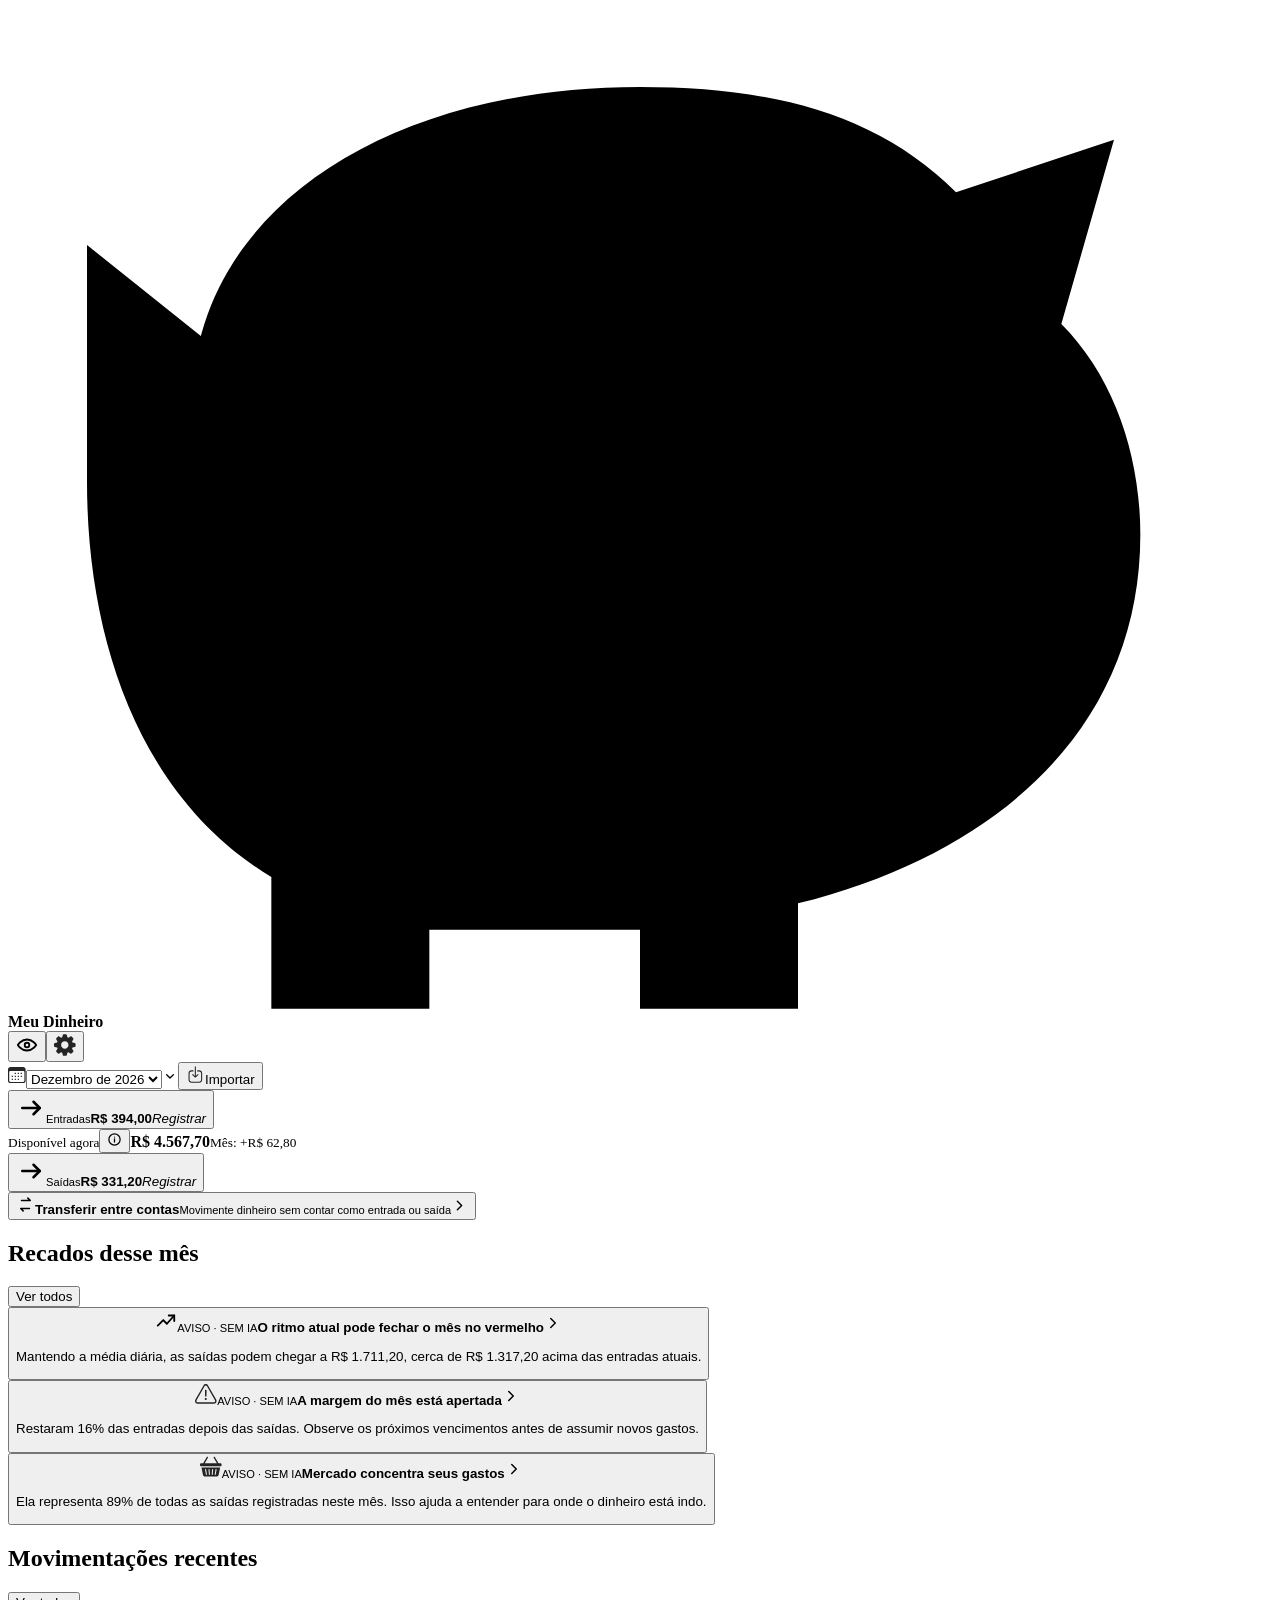
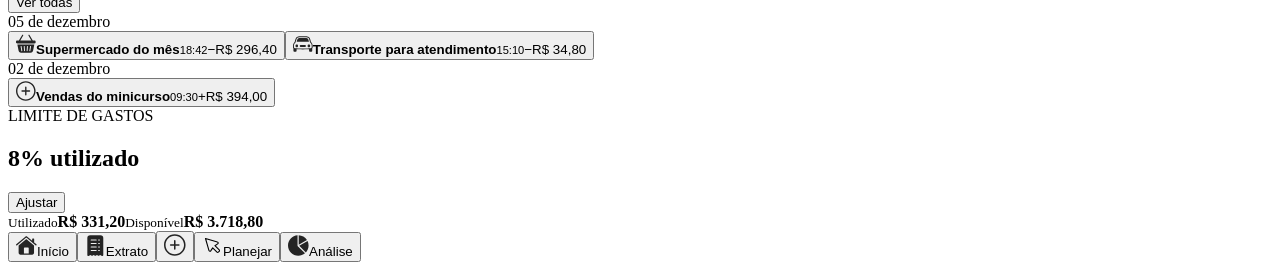
==== index.html @ c22c85fb "Atualizar site publicado" ====
<!doctype html>
<html lang="pt-BR">
  <head>
    <meta charset="UTF-8" />
    <meta name="app-environment" content="official" />
    <meta name="app-release" content="1.1.6" />
    <meta name="viewport" content="width=device-width, initial-scale=1, viewport-fit=cover" />
    <meta name="theme-color" content="#f6f7f4" />
    <meta name="apple-mobile-web-app-capable" content="yes" />
    <meta name="apple-mobile-web-app-status-bar-style" content="default" />
    <meta name="apple-mobile-web-app-title" content="Meu Dinheiro" />
    <meta name="description" content="Controle financeiro local, inteligente e simples." />
    <link rel="manifest" href="./manifest.webmanifest" />
    <link rel="icon" href="./apple-touch-icon.png" type="image/png" sizes="512x512" />
    <link rel="apple-touch-icon" href="./icons/apple-touch-icon.png" />
    <title>Meu Dinheiro Inteligente</title>
    <script type="module" crossorigin src="./assets/index-BILPSsCY.js"></script>
    <link rel="stylesheet" crossorigin href="./assets/index-BVjSN_JA.css">
      <script>window.APP_RELEASE='1.1.6';window.APP_ENVIRONMENT='official';</script>
  
<style data-md-resilient-boot>
#mdBootFallback{position:fixed;inset:0;z-index:2147482000;display:grid;place-items:center;padding:calc(22px + env(safe-area-inset-top)) 18px calc(22px + env(safe-area-inset-bottom));background:#f6f7f4;color:#101412;font-family:-apple-system,BlinkMacSystemFont,"SF Pro Text",sans-serif}
#mdBootCard{width:min(100%,390px);padding:20px;border-radius:24px;background:rgba(255,255,255,.96);box-shadow:0 12px 36px rgba(0,0,0,.08);border:1px solid #e7ece8}
#mdBootCard h1{font-size:23px;margin:0 0 5px}#mdBootRelease{font-size:11px;font-weight:800;letter-spacing:.06em;color:var(--md-boot-accent,#168753);margin:0 0 15px}
#mdBootSteps{display:grid;gap:8px}.mdBootStep{display:grid;grid-template-columns:13px 1fr auto;gap:9px;align-items:center;font-size:12px;color:#6e7771}.mdBootDot{width:9px;height:9px;border-radius:50%;background:#c9d0cb}.mdBootStep.ok .mdBootDot{background:#34c759}.mdBootStep.warn .mdBootDot{background:#ff9f0a}.mdBootStep.bad .mdBootDot{background:#ff3b30}.mdBootStep b{font-size:11px;color:#8a928d;font-weight:700}
#mdBootMessage{margin:14px 0 0;font-size:12px;line-height:1.45;color:#717a74}.mdBootActions{display:none;grid-template-columns:1fr 1fr;gap:8px;margin-top:14px}.mdBootActions.show{display:grid}.mdBootActions a{text-decoration:none;text-align:center;padding:11px;border-radius:12px;background:#eaf2ee;color:#174d38;font-size:12px;font-weight:750}.mdBootActions a:last-child{background:#eaf2ff;color:#2467d8}
@media(prefers-color-scheme:dark){#mdBootFallback{background:#111411;color:#f7f8f7}#mdBootCard{background:#1c201d;border-color:#2b302c;box-shadow:none}.mdBootStep,#mdBootMessage{color:#a4aba6}.mdBootActions a{background:#25332b;color:#bfe9cf}.mdBootActions a:last-child{background:#182a46;color:#9ec0ff}}
</style>
<style data-hide-demo-notice>.header-demo-info{display:none!important}</style>
</head>
  <body>
<div id="mdBootFallback" style="--md-boot-accent:#168753">
  <section id="mdBootCard" role="status" aria-live="polite">
    <h1>Meu Dinheiro</h1>
    <p id="mdBootRelease">OFICIAL · 1.1.6</p>
    <div id="mdBootSteps">
      <div class="mdBootStep ok" data-step="html"><span class="mdBootDot"></span><span>Tela inicial</span><b>OK</b></div>
      <div class="mdBootStep" data-step="runtime"><span class="mdBootDot"></span><span>Ambiente web</span><b>verificando</b></div>
      <div class="mdBootStep" data-step="storage"><span class="mdBootDot"></span><span>Dados locais</span><b>verificando</b></div>
      <div class="mdBootStep" data-step="engine"><span class="mdBootDot"></span><span>Motor do app</span><b>carregando</b></div>
      <div class="mdBootStep" data-step="patches"><span class="mdBootDot"></span><span>Correções finais</span><b>aguardando</b></div>
      <div class="mdBootStep" data-step="functional"><span class="mdBootDot"></span><span>Interface funcional</span><b>aguardando</b></div>
    </div>
    <p id="mdBootMessage">Abrindo a interface sem depender da limpeza de cache.</p>
    <div class="mdBootActions" id="mdBootActions">
      <a href="./safe.html">Modo seguro</a>
      <a href="./menu.html">Menu principal</a>
    </div>
  </section>
</div>
    <div id="root"></div>
  <script data-md-resilient-boot-script>
(() => {
  const RELEASE = '1.1.6';
  const CACHE_PREFIXES = ["meu-dinheiro-oficial-", "meu-dinheiro-inteligente-v"];
  const TIMEOUT = 1800;
  const boot = document.getElementById("mdBootFallback");
  const message = document.getElementById("mdBootMessage");
  const actions = document.getElementById("mdBootActions");
  const started = performance.now();

  const step = (name, state, label) => {
    const row = document.querySelector(`[data-step="${name}"]`);
    if (!row) return;
    row.classList.remove("ok", "warn", "bad");
    if (state) row.classList.add(state);
    const b = row.querySelector("b");
    if (b && label) b.textContent = label;
  };

  const withTimeout = (promise, ms) => Promise.race([
    Promise.resolve(promise).then((value) => ({ value })).catch((error) => ({ error })),
    new Promise((resolve) => setTimeout(() => resolve({ timedOut: true }), ms))
  ]);

  async function cleanRuntime() {
    let registrations = 0;
    let cachesRemoved = 0;
    try {
      if ("serviceWorker" in navigator) {
        const regs = await navigator.serviceWorker.getRegistrations();
        const ownScope = new URL("./", location.href).href;
        const own = regs.filter((reg) => reg.scope === ownScope);
        registrations = own.length;
        await Promise.allSettled(own.map((reg) => reg.unregister()));
      }
    } catch (_) {}

    try {
      if ("caches" in window) {
        const keys = await caches.keys();
        const own = keys.filter((key) => CACHE_PREFIXES.some((prefix) => key.startsWith(prefix)));
        const results = await Promise.allSettled(own.map((key) => caches.delete(key)));
        cachesRemoved = results.filter((result) => result.status === "fulfilled" && result.value).length;
      }
    } catch (_) {}
    return { registrations, cachesRemoved };
  }

  withTimeout(cleanRuntime(), TIMEOUT).then((result) => {
    if (result.timedOut) {
      step("runtime", "warn", "em segundo plano");
      message.textContent = "O Safari demorou para encerrar um componente antigo. O app continua abrindo normalmente.";
      return;
    }
    if (result.error) {
      step("runtime", "warn", "aviso");
      return;
    }
    step("runtime", "ok", "limpo");
  });

  try {
    localStorage.setItem("md-storage-test", "1");
    localStorage.removeItem("md-storage-test");
    if (!("indexedDB" in window)) throw new Error("IndexedDB indisponível");
    step("storage", "ok", "disponível");
  } catch (_) {
    step("storage", "warn", "limitado");
  }

  const fail = (error) => {
    if (!boot || boot.hidden) return;
    step("engine", "bad", "erro");
    message.textContent = "A interface principal encontrou um erro. Seus dados não foram apagados; use o Modo Seguro ou o Menu Principal.";
    actions?.classList.add("show");
    try { sessionStorage.setItem("md-last-boot-error", String(error?.stack || error || "erro desconhecido")); } catch (_) {}
  };

  window.addEventListener("error", (event) => fail(event.error || event.message));
  window.addEventListener("unhandledrejection", (event) => fail(event.reason));

  let ticks = 0;
  const timer = setInterval(() => {
    ticks += 1;
    const shell = document.querySelector(".app-shell");
    const nav = document.querySelector(".bottom-nav");
    const add = document.querySelector(".add-button");
    const splash = document.querySelector(".splash");

    if (splash) step("engine", "ok", "iniciado");
    if (shell) step("engine", "ok", "OK");
    if (shell && nav) step("patches", "ok", "OK");

    if (shell && nav && add) {
      step("functional", "ok", Math.round(performance.now() - started) + " ms");
      clearInterval(timer);
      if (boot) {
        boot.style.transition = "opacity .18s ease";
        boot.style.opacity = "0";
        setTimeout(() => boot.remove(), 190);
      }
      return;
    }

    if (ticks >= 54) {
      clearInterval(timer);
      step("functional", "warn", "diagnóstico");
      message.textContent = "A interface está demorando mais que o normal. Você pode abrir o Modo Seguro sem apagar seus registros.";
      actions?.classList.add("show");
    }
  }, 150);
})();
</script>
</body>
</html>
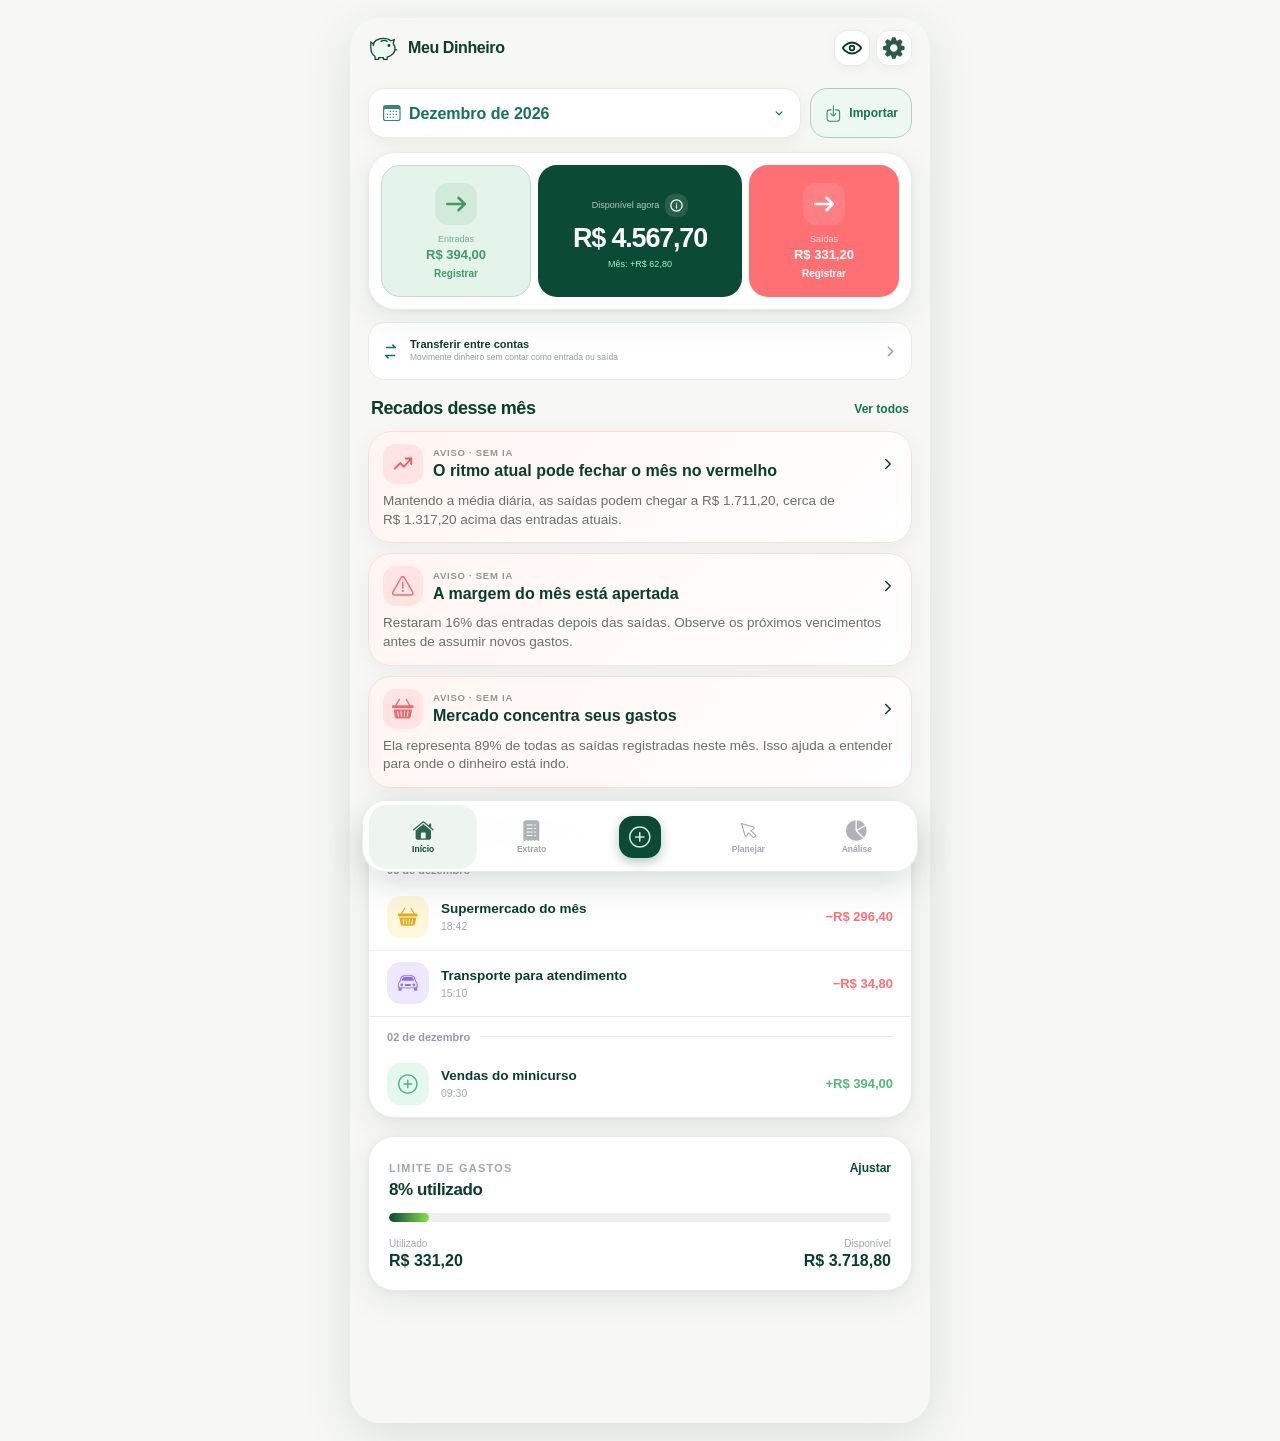
==== commit 8a576adb: "Atualizar site publicado" ====
--- a/index.html
+++ b/index.html
@@ -3,7 +3,7 @@
   <head>
     <meta charset="UTF-8" />
     <meta name="app-environment" content="official" />
-    <meta name="app-release" content="1.1.6" />
+    <meta name="app-release" content="1.1.7" />
     <meta name="viewport" content="width=device-width, initial-scale=1, viewport-fit=cover" />
     <meta name="theme-color" content="#f6f7f4" />
     <meta name="apple-mobile-web-app-capable" content="yes" />
@@ -14,9 +14,9 @@
     <link rel="icon" href="./apple-touch-icon.png" type="image/png" sizes="512x512" />
     <link rel="apple-touch-icon" href="./icons/apple-touch-icon.png" />
     <title>Meu Dinheiro Inteligente</title>
-    <script type="module" crossorigin src="./assets/index-BILPSsCY.js"></script>
-    <link rel="stylesheet" crossorigin href="./assets/index-BVjSN_JA.css">
-      <script>window.APP_RELEASE='1.1.6';window.APP_ENVIRONMENT='official';</script>
+    <script type="module" crossorigin src="./assets/index-C5zVoltb.js"></script>
+    <link rel="stylesheet" crossorigin href="./assets/index-CRVaehNX.css">
+      <script>window.APP_RELEASE='1.1.7';window.APP_ENVIRONMENT='official';</script>
   
 <style data-md-resilient-boot>
 #mdBootFallback{position:fixed;inset:0;z-index:2147482000;display:grid;place-items:center;padding:calc(22px + env(safe-area-inset-top)) 18px calc(22px + env(safe-area-inset-bottom));background:#f6f7f4;color:#101412;font-family:-apple-system,BlinkMacSystemFont,"SF Pro Text",sans-serif}
@@ -32,7 +32,7 @@
 <div id="mdBootFallback" style="--md-boot-accent:#168753">
   <section id="mdBootCard" role="status" aria-live="polite">
     <h1>Meu Dinheiro</h1>
-    <p id="mdBootRelease">OFICIAL · 1.1.6</p>
+    <p id="mdBootRelease">OFICIAL · 1.1.7</p>
     <div id="mdBootSteps">
       <div class="mdBootStep ok" data-step="html"><span class="mdBootDot"></span><span>Tela inicial</span><b>OK</b></div>
       <div class="mdBootStep" data-step="runtime"><span class="mdBootDot"></span><span>Ambiente web</span><b>verificando</b></div>
@@ -51,7 +51,7 @@
     <div id="root"></div>
   <script data-md-resilient-boot-script>
 (() => {
-  const RELEASE = '1.1.6';
+  const RELEASE = '1.1.7';
   const CACHE_PREFIXES = ["meu-dinheiro-oficial-", "meu-dinheiro-inteligente-v"];
   const TIMEOUT = 1800;
   const boot = document.getElementById("mdBootFallback");
--- a/assets/index-CRVaehNX.css
+++ b/assets/index-CRVaehNX.css
@@ -0,0 +1 @@
+:root{font-family:-apple-system,BlinkMacSystemFont,SF Pro Display,Segoe UI,sans-serif;color:#0b3d2c;background:#f7f8f6;font-synthesis:none;--green: #0b4a34;--green-2: #157452;--mint: #dff8e8;--lime: #89dd50;--income-color: #55b87a;--expense-color: #ff7075;--coral: var(--expense-color);--coral-soft: #fff0f0;--ink: #0b3d2c;--muted: #9299a8;--line: #e8ebe8;--page: #f7f8f6;--page-outer: #eef1ed;--surface: #fff;--surface-soft: #eff1ef;--surface-tint: #f4f7f4;--input-border: #dfe4df;--header: rgba(247, 248, 246, .9);--nav: rgba(255, 255, 255, .94);--sheet: #f9faf8;--track: #edf0ed;--overlay: rgba(6, 28, 20, .42);--shadow: 0 10px 34px rgba(26, 55, 43, .08), 0 2px 8px rgba(26, 55, 43, .05)}:root[data-theme=dark]{color:#e8f0eb;background:#090d0b;--ink: #e8f0eb;--muted: #98a49d;--line: #2b3730;--page: #101713;--page-outer: #090d0b;--surface: #18221c;--surface-soft: #202b24;--surface-tint: #1d2821;--input-border: #354239;--header: rgba(16, 23, 19, .9);--nav: rgba(24, 34, 28, .95);--sheet: #121a15;--track: #2a352e;--overlay: rgba(0, 0, 0, .64);--green-2: #72d39f;--shadow: 0 12px 38px rgba(0, 0, 0, .28), 0 2px 9px rgba(0, 0, 0, .22)}*{box-sizing:border-box}html{background:var(--page-outer)}body{margin:0;min-width:320px;min-height:100vh;background:var(--page);color:var(--ink);-webkit-font-smoothing:antialiased}body.modal-open{overflow:hidden}button,input,select,textarea{font:inherit}button{color:inherit}button,select{-webkit-tap-highlight-color:transparent}button:focus-visible,input:focus-visible,select:focus-visible,textarea:focus-visible{outline:3px solid rgba(21,116,82,.2);outline-offset:2px}.app-shell{width:min(100%,580px);min-height:100vh;margin:0 auto;background:var(--page);padding-bottom:104px;position:relative}.app-header{height:58px;padding:max(7px,env(safe-area-inset-top)) 18px 6px;display:flex;align-items:center;justify-content:space-between;position:relative;z-index:20;background:var(--page)}.brand{display:flex;align-items:center;gap:10px}.brand strong{font-size:16px;letter-spacing:-.4px}.brand-mark{width:30px;height:29px;display:grid;place-items:center;color:var(--green)}.brand-mark svg{width:29px;height:26px;fill:#eef9f0;stroke:currentColor;stroke-width:2.1;stroke-linecap:round;stroke-linejoin:round}.header-actions{display:flex;gap:6px}.icon-button{width:36px;height:36px;border:1px solid var(--line);border-radius:13px;display:grid;place-items:center;background:var(--surface);box-shadow:0 3px 12px #1835290d;cursor:pointer}.header-demo-info{width:30px;height:30px;position:absolute;left:50%;bottom:-15px;transform:translate(-50%);border:1px solid var(--line);border-radius:50%;background:var(--surface);color:var(--green-2);box-shadow:0 5px 14px #1835291c;display:grid;place-items:center;cursor:pointer}.page{padding:12px 18px 10px;animation:enter .24s ease both}@keyframes enter{0%{opacity:0;transform:translateY(5px)}}.page-title h1{margin:4px 0 0;font-size:clamp(25px,7vw,32px);line-height:1.12;letter-spacing:-1.15px}.demo-banner{background:#edf7f0;color:#4b6c5d;border:1px solid #d9ebdf;padding:11px 12px;border-radius:14px;display:flex;gap:8px;align-items:flex-start;font-size:12px;line-height:1.42;margin-bottom:16px}.segmented{display:grid;grid-template-columns:repeat(2,1fr);gap:5px;padding:5px;background:var(--surface-soft);border-radius:20px;margin-bottom:15px}.segmented button{border:0;min-height:48px;border-radius:16px;background:transparent;display:flex;align-items:center;justify-content:center;gap:7px;color:#9a9fab;font-weight:700;cursor:pointer}.segmented button.active{color:var(--green-2);background:var(--surface);box-shadow:0 3px 11px #1531251a}.segmented.compact{grid-template-columns:repeat(3,1fr);border-radius:16px}.segmented.compact button{min-height:40px;border-radius:12px;font-size:13px}.segmented .expense-tab.active{color:var(--expense-color)}.segmented .income-tab.active{color:var(--income-color)}.month-picker{width:max-content;max-width:100%;min-height:50px;margin:0 0 16px;padding:0 14px;background:var(--surface);border:1px solid var(--line);border-radius:17px;box-shadow:0 5px 18px #162f250f;display:flex;align-items:center;gap:8px;color:var(--green-2)}.month-picker select{border:0;background:transparent;color:inherit;font-weight:700;min-width:130px;appearance:none;outline:none}.home-toolbar{display:flex;align-items:stretch;gap:9px;margin-bottom:14px}.home-toolbar .month-picker{min-width:0;flex:1;margin:0}.home-toolbar .month-picker select{min-width:0;width:100%}.home-import-button{min-height:50px;padding:0 13px;border:1px solid color-mix(in srgb,var(--green-2) 25%,var(--line));border-radius:17px;background:color-mix(in srgb,var(--income-color) 10%,var(--surface));color:var(--green-2);display:flex;align-items:center;justify-content:center;gap:6px;font-size:12px;font-weight:800;cursor:pointer}.eyebrow{color:#a0a6b2;letter-spacing:1.25px;font-size:11px;font-weight:800}.monthly-overview-card{background:var(--surface);border:1px solid var(--line);border-radius:27px;box-shadow:var(--shadow);padding:12px;margin-bottom:12px;position:relative;overflow:hidden}.monthly-overview-heading{display:flex;justify-content:center;align-items:center;position:relative;padding:0 5px 12px;text-align:center}.monthly-overview-heading h2{margin:5px 0 0;font-size:17px;letter-spacing:-.4px}.available-icon{width:48px;height:48px;border-radius:16px;display:grid;place-items:center;color:var(--green-2);background:color-mix(in srgb,var(--income-color) 13%,var(--surface))}.available-value{display:grid;gap:5px;margin:23px 0 20px;position:relative}.available-value small{color:var(--muted);font-size:12px}.available-label{display:flex;align-items:center;gap:6px}.available-label button{width:25px;height:25px;border:0;border-radius:9px;background:var(--surface-tint);color:var(--green-2);display:grid;place-items:center;padding:0;cursor:pointer}.available-value strong{font-size:clamp(35px,10vw,47px);line-height:1;letter-spacing:-2.2px;color:var(--ink);white-space:nowrap}.available-value strong.negative{color:var(--expense-color)}.monthly-overview-grid{display:grid;grid-template-columns:repeat(3,minmax(0,1fr));gap:7px;padding-top:17px;border-top:1px solid var(--line)}.monthly-overview-grid span{min-width:0;display:grid;gap:5px}.monthly-overview-grid span:nth-child(2){text-align:center}.monthly-overview-grid span:last-child{text-align:right}.monthly-overview-grid small{color:var(--muted);font-size:9.5px}.monthly-overview-grid strong{font-size:12px;white-space:nowrap;overflow:hidden;text-overflow:ellipsis}.monthly-overview-grid strong.income{color:var(--income-color)}.monthly-overview-grid strong.expense{color:var(--expense-color)}.available-note{display:flex;align-items:flex-start;gap:6px;margin:16px 0 0;padding:10px 11px;border-radius:13px;background:var(--surface-tint);color:var(--muted);font-size:10.5px;line-height:1.35}.available-note svg{flex:0 0 auto;margin-top:1px}.money-flow{display:grid;grid-template-columns:minmax(0,.92fr) minmax(0,1.25fr) minmax(0,.92fr);align-items:stretch;gap:7px}.flow-action,.flow-balance{min-width:0;min-height:132px;border-radius:19px;padding:11px 8px}.flow-action{border:1px solid var(--line);display:flex;flex-direction:column;align-items:center;justify-content:center;text-align:center;cursor:pointer;overflow:hidden}.flow-action.income{color:color-mix(in srgb,var(--income-color) 76%,#063724);background:color-mix(in srgb,var(--income-color) 16%,var(--surface));border-color:color-mix(in srgb,var(--income-color) 28%,var(--line))}.flow-action.expense{color:#fff;background:var(--expense-color);border-color:transparent}.flow-arrow{width:42px;height:42px;margin-bottom:9px;border-radius:13px;display:grid;place-items:center;background:color-mix(in srgb,currentColor 11%,transparent)}.flow-action small{font-size:9px;opacity:.72}.flow-action strong{width:100%;margin-top:3px;font-size:clamp(10px,3vw,13px);white-space:nowrap;overflow:hidden;text-overflow:ellipsis}.flow-action em{margin-top:6px;font-size:10px;font-style:normal;font-weight:850}.flow-balance{background:var(--green);color:#fff;display:flex;flex-direction:column;justify-content:center;align-items:center;text-align:center}.flow-balance .available-label{justify-content:center}.flow-balance .available-label small{color:#ffffffb3;font-size:9px}.flow-balance .available-label button{width:23px;height:23px;color:#fff;background:#ffffff1f}.flow-balance>strong{display:block;max-width:100%;margin:8px 0 7px;font-size:clamp(18px,5.5vw,27px);line-height:1;letter-spacing:-1.2px;white-space:nowrap;overflow:hidden;text-overflow:ellipsis}.flow-balance>strong.negative{color:#ffaaa8}.flow-result{max-width:100%;color:#ffffffb8;font-size:9px;white-space:nowrap;overflow:hidden;text-overflow:ellipsis}.flow-result.income{color:#a8efc8}.flow-result.expense{color:#ffaaa8}.pending-review-card{width:100%;min-height:78px;border:1px solid color-mix(in srgb,var(--expense-color) 24%,var(--line));border-radius:20px;background:color-mix(in srgb,var(--expense-color) 7%,var(--surface));padding:13px 14px;margin:0 0 18px;display:grid;grid-template-columns:auto minmax(0,1fr) auto;align-items:center;gap:11px;text-align:left;cursor:pointer}.pending-review-icon{width:42px;height:42px;border-radius:14px;display:grid;place-items:center;color:color-mix(in srgb,var(--expense-color) 76%,#8a542f);background:color-mix(in srgb,var(--expense-color) 13%,var(--surface))}.pending-review-card>span:nth-child(2){display:grid;gap:4px;min-width:0}.pending-review-card strong{font-size:12px}.pending-review-card small{color:var(--muted);font-size:9.5px;line-height:1.35}.pending-review-card>span:last-child{display:flex;align-items:center;gap:2px;color:var(--green-2);font-size:10px;font-weight:800}.positive-pill,.warning-pill,.neutral-pill{display:inline-flex;align-items:center;gap:3px;padding:6px 10px;border-radius:999px;font-weight:800;color:#21844f;background:#dcf9e5}.warning-pill{color:#d9575e;background:#fff0f0}.neutral-pill{color:#68746e;background:#eef1ee}.transfer-shortcut{width:100%;min-height:58px;margin:0 0 16px;padding:9px 12px;border:1px solid var(--line);border-radius:17px;background:var(--surface);display:grid;grid-template-columns:auto minmax(0,1fr) auto;align-items:center;gap:10px;text-align:left;cursor:pointer}.transfer-shortcut>svg:first-child{color:var(--green-2)}.transfer-shortcut>span{display:grid;gap:2px}.transfer-shortcut strong{font-size:11px}.transfer-shortcut small{color:var(--muted);font-size:8.5px;line-height:1.3}.transfer-shortcut>svg:last-child{color:var(--muted)}.quick-grid{display:grid;grid-template-columns:repeat(2,1fr);gap:12px;margin-bottom:18px}.quick-card{min-height:138px;border:1px solid var(--line);border-radius:24px;background:var(--surface);box-shadow:0 8px 28px #1531250f;padding:19px;display:flex;flex-direction:column;align-items:flex-start;justify-content:flex-end;text-align:left;cursor:pointer}.quick-card svg{margin-bottom:14px}.quick-card strong{font-size:18px;line-height:1.15;letter-spacing:-.4px}.quick-card small{font-size:10px;color:var(--muted);margin-top:5px}.quick-card.expense{background:var(--expense-color);color:#fff;border-color:transparent}.quick-card.income{background:color-mix(in srgb,var(--income-color) 26%,var(--surface));color:color-mix(in srgb,var(--income-color) 68%,#082f20);border-color:color-mix(in srgb,var(--income-color) 35%,var(--line))}.home-diagnostics{margin-bottom:18px}.home-diagnostics-heading{padding:2px 3px 11px;display:flex;justify-content:space-between;align-items:center;gap:12px}.home-diagnostics-heading h2{margin:0;font-size:18px;line-height:1.2;letter-spacing:-.45px}.home-diagnostics-heading button{border:0;background:none;color:var(--green-2);font-size:12px;font-weight:750;padding:4px 0;cursor:pointer}.diagnostic-card-stack{display:grid;gap:10px}.diagnostic-card{width:100%;border:1px solid #dfe8df;background:linear-gradient(135deg,#f7fff7,#fff);border-radius:23px;padding:12px 14px 13px;box-shadow:0 7px 24px #1531250d;display:grid;gap:8px;text-align:left;cursor:pointer}.diagnostic-card.warning{background:linear-gradient(135deg,#fff5f2,#fff);border-color:#f6dfda}.diagnostic-card.neutral{background:linear-gradient(135deg,#f5f8fb,#fff);border-color:#e2e8ec}.diagnostic-topline{min-width:0;display:grid;grid-template-columns:auto minmax(0,1fr) auto;align-items:center;gap:10px}.diagnostic-title{min-width:0;display:grid;align-content:center}.diagnostic-icon{width:40px;height:40px;border-radius:13px;display:grid;place-items:center;background:#ddf6e5;color:var(--green-2)}.diagnostic-icon svg{width:22px;height:22px}.diagnostic-card.warning .diagnostic-icon{color:#df5b5e;background:#ffe4e3}.diagnostic-card.neutral .diagnostic-icon{color:#667783;background:#e8eef2}.diagnostic-card small{font-size:9.5px;letter-spacing:.75px;color:#8d9890;font-weight:800}.diagnostic-card strong{font-size:16px;display:block;margin-top:3px;line-height:1.2}.diagnostic-card p{font-size:13.5px;line-height:1.38;color:#667169;margin:0}.list-card,.budget-card,.chart-card,.diagnostics-section{background:var(--surface);border:1px solid var(--line);border-radius:26px;box-shadow:var(--shadow);margin-bottom:18px;overflow:hidden}.section-heading{padding:21px 20px 13px;display:flex;justify-content:space-between;align-items:flex-start;gap:12px}.section-heading h2{margin:4px 0 0;font-size:17px;letter-spacing:-.4px}.section-heading>button{border:0;background:none;color:var(--green);font-weight:700;font-size:12px;padding:3px 0;cursor:pointer}.recent-list .section-heading{padding:16px 18px 7px;align-items:center}.recent-list .section-heading h2{margin:0}.recent-list .transaction-row:first-of-type{padding-top:8px}.transaction-row{width:100%;min-height:76px;border:0;border-top:1px solid var(--line);background:transparent;display:grid;grid-template-columns:auto minmax(0,1fr) auto;align-items:center;gap:12px;padding:12px 18px;text-align:left;cursor:pointer}.transaction-row:first-of-type{border-top:0}.transaction-date-group+.transaction-date-group{border-top:1px solid var(--line)}.transaction-date-divider{min-height:34px;padding:10px 18px 4px;display:flex;align-items:center;gap:10px;color:var(--muted)}.transaction-date-divider:after{content:"";height:1px;flex:1;background:var(--line)}.transaction-date-divider span{flex:0 0 auto;font-size:11px;font-weight:800;text-transform:lowercase}.transaction-date-divider span:first-letter{text-transform:uppercase}.transaction-date-group .transaction-row{border-top:0;min-height:66px;padding-top:8px;padding-bottom:8px}.transaction-date-group .transaction-row+.transaction-row{border-top:1px solid color-mix(in srgb,var(--line) 72%,transparent)}.category-icon,.account-icon{width:42px;height:42px;border-radius:14px;display:grid;place-items:center;flex:0 0 auto;background:#eef2ef;color:#66736d}.transaction-copy{min-width:0;display:grid}.transaction-title-line{min-width:0;display:flex;align-items:center;gap:6px}.transaction-title-line>strong{min-width:0}.transaction-copy strong{font-size:13.5px;white-space:nowrap;overflow:hidden;text-overflow:ellipsis}.transaction-copy small{color:#a1a6b0;font-size:10.5px;margin-top:4px;white-space:nowrap;overflow:hidden;text-overflow:ellipsis}.transaction-value{font-size:13px;font-weight:800;white-space:nowrap}.transaction-value.expense,strong.expense,b.expense{color:var(--expense-color)}.transaction-value.income,strong.income,b.income{color:var(--income-color)}.transaction-value.transfer{color:#6c7882}.review-tag{width:max-content;flex:0 0 auto;border-radius:99px;padding:4px 6px;color:#a85d48;background:#fff0ea;font-size:7.5px;font-style:normal;font-weight:850;line-height:1;white-space:nowrap}.pending-filter{display:flex;align-items:center;gap:5px}.budget-card{padding-bottom:20px}.budget-card .progress-track{margin:0 20px}.progress-track,.thin-track,.micro-progress{height:9px;border-radius:99px;overflow:hidden;background:var(--track);display:block}.progress-track>span{display:block;width:0;height:100%;background:linear-gradient(90deg,var(--green),var(--lime));border-radius:inherit;transition:width .35s ease}.progress-track.over>span{background:var(--coral)}.budget-numbers{display:flex;justify-content:space-between;padding:16px 20px 0}.budget-numbers span{display:grid;gap:3px}.budget-numbers span:last-child{text-align:right}.budget-numbers small{color:#a1a6b0;font-size:10px}.budget-numbers strong{font-size:16px}.page-title{display:flex;flex-wrap:wrap;justify-content:space-between;align-items:end;gap:14px;margin:5px 2px 19px}.page-title .month-picker{margin:0}.page-title-actions{display:flex;flex-wrap:wrap;align-items:center;gap:8px}.category-access-button{min-height:42px;padding:0 12px;border:1px solid color-mix(in srgb,var(--green-2) 26%,var(--line));border-radius:14px;background:color-mix(in srgb,var(--green-2) 7%,var(--surface));color:var(--green-2);display:inline-flex;align-items:center;justify-content:center;gap:6px;font-size:10px;font-weight:800;cursor:pointer}.category-access-button.standalone{width:100%;margin:-5px 0 14px}.category-access-button.import-categories{margin:0}.category-access-button.icon-only{width:50px;min-height:50px;padding:0;border-radius:17px}.mini-summary{background:var(--green);color:#fff;border-radius:23px;padding:18px;display:grid;grid-template-columns:repeat(3,1fr);gap:8px;margin-bottom:14px}.mini-summary span{min-width:0;display:grid;gap:4px}.mini-summary small{font-size:9px;opacity:.68}.mini-summary strong{font-size:12px;white-space:nowrap;overflow:hidden;text-overflow:ellipsis}.mini-summary strong.income{color:color-mix(in srgb,var(--income-color) 70%,#fff)}.mini-summary strong.expense{color:color-mix(in srgb,var(--expense-color) 70%,#fff)}.search-field{height:52px;background:var(--surface);border:1px solid var(--line);border-radius:17px;padding:0 15px;display:flex;align-items:center;gap:10px;margin-bottom:10px}.search-field input{flex:1;min-width:0;border:0;outline:0;color:var(--ink)}.search-field input::placeholder{color:#adb1b8}.filter-chips{display:flex;gap:7px;overflow:auto;padding:0 0 13px}.filter-chips button{border:1px solid var(--line);background:var(--surface);border-radius:99px;padding:8px 14px;font-size:11px;font-weight:700;color:var(--muted);cursor:pointer}.filter-chips button.active{background:var(--green);color:#fff;border-color:var(--green)}.transaction-list{min-height:250px}.stack-list{display:grid;gap:11px}.add-line{width:100%;min-height:50px;border:1px dashed #b8c9be;border-radius:17px;background:#f3faf5;color:var(--green-2);display:flex;align-items:center;justify-content:center;gap:7px;font-weight:700;cursor:pointer}.account-card,.planning-card{width:100%;border:1px solid var(--line);border-radius:21px;background:var(--surface);box-shadow:0 5px 21px #1531250d;padding:16px;display:flex;align-items:center;gap:12px;text-align:left;cursor:pointer}.account-card .grow,.planning-card .grow{display:grid;min-width:0;gap:3px}.account-card small,.planning-card small{color:#9aa0aa;font-size:9.5px}.account-card strong{font-size:13px;white-space:nowrap;overflow:hidden;text-overflow:ellipsis}.align-right{margin-left:auto;display:grid;text-align:right;gap:3px}.micro-progress{margin-top:5px;height:4px}.micro-progress i{display:block;height:100%;background:var(--expense-color)}.planning-card{display:block}.planning-title{display:flex;gap:12px;align-items:center}.planning-title b{font-size:13px}.planning-card .progress-track{margin-top:14px;height:7px}.goal-values{display:flex;justify-content:space-between;margin-top:7px;font-size:10px;color:#9aa0aa}.chart-card{padding-bottom:20px}.chart-card>.section-heading>strong{font-size:15px;white-space:nowrap}.analysis-title{justify-content:center;margin-bottom:14px;text-align:center}.analysis-title h1{margin:0}.analysis-month-picker{display:flex;justify-content:center;gap:8px;padding:14px 14px 0}.analysis-month-picker .month-picker{margin:0;box-shadow:none}.donut-wrap{display:grid;place-items:center;padding:18px 0 25px}.donut{width:min(58vw,235px);aspect-ratio:1;border-radius:50%;background:var(--segments);display:grid;place-items:center;position:relative;transform:rotate(-90deg)}.donut:after{content:"";width:58%;height:58%;border-radius:50%;background:var(--surface);position:absolute}.donut>span{z-index:1;display:grid;text-align:center;transform:rotate(90deg)}.donut small{color:#9aa0aa;font-size:14px;font-weight:800}.donut strong{font-size:18px;margin-top:4px}.category-breakdown{padding:0 20px;display:grid;gap:14px}.category-line>div:first-child{display:grid;grid-template-columns:1fr auto auto;align-items:center;gap:8px;font-size:11px}.category-line b{font-size:11px}.category-line span{color:#9ca1aa}.thin-track{height:9px;margin-top:7px;background:var(--track);border-radius:99px;overflow:hidden}.thin-track i{height:100%;border-radius:inherit;display:block}.comparison-card{padding:20px}.bar-row{display:grid;grid-template-columns:78px 1fr auto;align-items:center;gap:10px;margin-top:17px;font-size:10px}.bar-row>div{height:12px;background:var(--track);border-radius:99px;overflow:hidden}.bar-row i{display:block;height:100%;border-radius:inherit;background:#9aa69e}.bar-row.current i{background:var(--expense-color)}.bar-row strong{font-size:10px}.multi-month-card{padding:18px 18px 15px}.comparison-heading{display:flex;align-items:flex-start;justify-content:space-between;gap:10px}.comparison-heading h2{margin:4px 0 0;font-size:16px}.comparison-heading select{max-width:138px;min-height:38px;border:1px solid var(--line);border-radius:12px;background:var(--surface-tint);color:var(--ink);padding:0 9px;font-size:9.5px;font-weight:750}.comparison-selected-value{min-height:42px;margin-top:11px;display:flex;justify-content:space-between;align-items:center;gap:10px}.comparison-selected-value small{color:var(--muted);font-size:10px;text-transform:uppercase}.comparison-selected-value strong{font-size:17px}.comparison-selected-value strong.income{color:var(--income-color)}.comparison-selected-value strong.expense{color:var(--expense-color)}.multi-month-bars{height:165px;display:grid;grid-template-columns:repeat(var(--bar-count),minmax(0,1fr));align-items:end;gap:clamp(3px,1.6vw,8px);padding:8px 2px 0;border-bottom:1px solid var(--line)}.multi-month-bars button{height:100%;min-width:0;border:0;background:transparent;display:grid;grid-template-rows:1fr 22px;align-items:end;padding:0;cursor:pointer}.multi-month-bars button>span{width:100%;height:100%;display:flex;align-items:flex-end;justify-content:center}.multi-month-bars i{width:min(100%,24px);min-height:3px;border-radius:7px 7px 2px 2px;background:color-mix(in srgb,var(--ink) 28%,var(--surface));transition:height .25s ease,background .18s ease}.multi-month-card.income .multi-month-bars button.active i{background:var(--income-color)}.multi-month-card.expense .multi-month-bars button.active i{background:var(--expense-color)}.multi-month-bars small{overflow:hidden;text-overflow:clip;color:var(--muted);font-size:clamp(7px,2.1vw,9px);text-transform:uppercase;white-space:nowrap}.multi-month-bars button.active small{color:var(--ink);font-weight:850}.multi-month-card>p{margin:10px 0 0;color:var(--muted);text-align:center;font-size:8.5px}.diagnostics-section{padding-bottom:9px}.no-ai-badge{font-size:9px;font-weight:800;color:var(--green-2);background:#e1f7e8;padding:6px 9px;border-radius:99px}.diagnostic-list-item{display:flex;align-items:center;gap:14px;padding:18px 20px;border-top:1px solid var(--line)}.diagnostic-list-item>span{width:48px;height:48px;border-radius:15px;display:grid;place-items:center;background:#eef6f0;color:var(--green-2);flex:0 0 auto}.diagnostic-list-item>span svg{width:25px;height:25px}.diagnostic-list-item.warning>span{background:#fff0ef;color:#e05f63}.diagnostic-list-item.neutral>span{background:#edf1f4;color:#687984}.diagnostic-list-item>div{min-width:0}.diagnostic-list-item>div>small{display:block;margin-bottom:3px;color:#9ba49e;font-size:8px;font-weight:800;letter-spacing:.75px}.diagnostic-list-item strong{font-size:14px}.diagnostic-list-item p{margin:5px 0 0;color:#858c87;font-size:12px;line-height:1.5}.bottom-nav{width:min(calc(100% - var(--nav-inset, 24px)),calc(580px - var(--nav-inset, 24px)));height:var(--nav-height, 72px);position:fixed;left:50%;bottom:max(10px,env(safe-area-inset-bottom));transform:translate(-50%);z-index:30;background:var(--nav-bg, var(--nav));-webkit-backdrop-filter:blur(20px);backdrop-filter:blur(20px);border:var(--nav-border-width, 1px) solid var(--nav-border-color, var(--line));border-radius:var(--nav-radius, 24px);display:grid;grid-template-columns:repeat(5,1fr);align-items:center;padding:4px 6px;transition:height .2s ease,width .2s ease,border-radius .2s ease,background .2s ease}.bottom-nav button{height:calc(var(--nav-height, 72px) - 8px);min-height:40px;border:0;background:transparent;border-radius:min(18px,calc(var(--nav-radius, 24px) - 4px));color:var(--nav-inactive, #a0a6ab);display:flex;flex-direction:column;align-items:center;justify-content:center;gap:3px;font-size:var(--nav-text-size, 8.5px);font-weight:700;cursor:pointer}.bottom-nav button.active{color:var(--nav-active, var(--green));background:var(--nav-active-bg, #eef5f0)}.bottom-nav .add-button{width:min(42px,calc(var(--nav-height, 72px) - 14px));height:min(42px,calc(var(--nav-height, 72px) - 14px));min-height:38px;justify-self:center;align-self:center;color:#fff;background:var(--nav-add, var(--green));border-radius:min(14px,calc(var(--nav-radius, 24px) - 5px));transform:none;box-shadow:0 4px 12px color-mix(in srgb,var(--nav-add, var(--green)) 30%,transparent)}.bottom-nav .add-button:active{transform:scale(.95)}.bottom-nav.labels-hidden .nav-tab{gap:0}.bottom-nav.labels-hidden .nav-tab span{display:none}.bottom-nav.shadow-none{box-shadow:none}.bottom-nav.shadow-soft{box-shadow:0 12px 35px #102f2229}.bottom-nav.shadow-strong{box-shadow:0 17px 42px #0722174d,0 4px 12px #0722172e}.modal-backdrop{position:fixed;inset:0;background:var(--overlay);-webkit-backdrop-filter:blur(5px);backdrop-filter:blur(5px);z-index:100;display:flex;align-items:flex-end;justify-content:center;animation:fade .18s ease}@keyframes fade{0%{opacity:0}}.sheet{width:min(100%,600px);max-height:min(91vh,900px);background:var(--sheet);border-radius:28px 28px 0 0;padding:8px 18px max(24px,env(safe-area-inset-bottom));overflow:auto;box-shadow:0 -15px 50px #0a271b2e;animation:sheetUp .24s cubic-bezier(.2,.8,.2,1)}@keyframes sheetUp{0%{transform:translateY(20%);opacity:.5}}.sheet-handle{width:45px;height:5px;border-radius:99px;background:#d7dcd8;margin:2px auto 14px}.sheet>header{display:flex;justify-content:space-between;gap:14px;align-items:flex-start;margin-bottom:17px}.sheet>header h2{margin:0;font-size:23px;letter-spacing:-.75px}.sheet>header p{margin:5px 0 0;color:#858d88;font-size:11px;line-height:1.4;max-width:380px}.sheet>header .icon-button{box-shadow:none;background:var(--surface-soft);flex:0 0 auto}.form,.settings-list{display:grid;gap:13px}.form-field{display:grid;gap:7px;font-size:11px;font-weight:700;color:#536359}.form-field input,.form-field select,.form-field textarea,.rule-builder input,.rule-builder select{width:100%;min-height:49px;border:1px solid var(--input-border);border-radius:15px;background:var(--surface);padding:0 13px;color:var(--ink);outline:0}.form-field textarea{padding:12px 13px;resize:vertical}.form-field small{color:#8d9490;font-size:10px;font-weight:500}.form-grid{display:grid;grid-template-columns:repeat(2,minmax(0,1fr));gap:10px}.money-input{min-height:64px;background:var(--surface);border:1px solid var(--input-border);border-radius:17px;display:flex;align-items:center;padding:0 15px;gap:7px}.money-input span{font-size:17px;color:#8f9892}.money-input input{border:0;padding:0;min-height:auto;font-size:29px;font-weight:800;letter-spacing:-1px}.sheet:has(.transaction-form){width:calc(100% - 12px);max-width:520px;max-height:90svh;padding:5px 12px max(14px,env(safe-area-inset-bottom));overflow-x:hidden;border-radius:22px 22px 0 0}.sheet:has(.transaction-form) .sheet-handle{width:36px;height:4px;margin:1px auto 7px}.sheet:has(.transaction-form)>header{margin-bottom:8px;align-items:center}.sheet:has(.transaction-form)>header h2{font-size:17px;letter-spacing:-.4px}.sheet:has(.transaction-form)>header .icon-button{width:32px;height:32px;border-radius:11px}.transaction-form{width:100%;min-width:0;gap:7px}.transaction-kind-picker{width:100%;max-width:100%;min-width:0;display:grid;grid-template-columns:repeat(3,minmax(0,1fr));gap:5px}.transaction-kind-picker button{width:100%;max-width:100%;min-width:0;min-height:36px;padding:3px 2px;border:1px solid var(--line);border-radius:10px;background:var(--surface);color:var(--muted);display:flex;align-items:center;justify-content:center;gap:3px;cursor:pointer;overflow:hidden}.transaction-kind-picker button>svg{width:17px;height:17px;flex:0 0 auto}.transaction-kind-picker button>span{min-width:0;display:grid;gap:2px}.transaction-kind-picker strong{min-width:0;overflow:hidden;text-overflow:ellipsis;font-size:11px;line-height:1;white-space:nowrap}.transaction-kind-picker small{display:none}.transaction-kind-picker button.active.expense{border-color:color-mix(in srgb,var(--expense-color) 50%,var(--line));background:color-mix(in srgb,var(--expense-color) 12%,var(--surface));color:var(--expense-color);box-shadow:0 0 0 2px color-mix(in srgb,var(--expense-color) 12%,transparent)}.transaction-kind-picker button.active.income{border-color:color-mix(in srgb,var(--income-color) 50%,var(--line));background:color-mix(in srgb,var(--income-color) 12%,var(--surface));color:color-mix(in srgb,var(--income-color) 78%,#073a27);box-shadow:0 0 0 2px color-mix(in srgb,var(--income-color) 12%,transparent)}.transaction-kind-picker button.active.transfer{border-color:color-mix(in srgb,var(--green-2) 42%,var(--line));background:color-mix(in srgb,var(--green-2) 9%,var(--surface));color:var(--green-2);box-shadow:0 0 0 2px color-mix(in srgb,var(--green-2) 10%,transparent)}.transaction-amount-panel{padding:5px 2px 6px;border:0;border-bottom:1px solid var(--line);border-radius:0;background:transparent;box-shadow:none}.transaction-amount-panel>span{display:block;margin-bottom:2px;color:var(--muted);font-size:8px;font-weight:850;letter-spacing:.7px}.transaction-amount-panel .money-input{min-height:38px;border:0;padding:0;background:transparent}.transaction-amount-panel .money-input span{font-size:15px;font-weight:750}.transaction-amount-panel .money-input input{font-size:26px}.transaction-amount-panel>small{display:block;color:var(--muted);font-size:9px}.kind-expense .transaction-amount-panel{border-color:var(--line);background:transparent}.kind-expense .transaction-amount-panel .money-input input{color:var(--expense-color)}.kind-income .transaction-amount-panel{border-color:var(--line);background:transparent}.kind-income .transaction-amount-panel .money-input input{color:color-mix(in srgb,var(--income-color) 78%,#073a27)}.transaction-form-section{padding:7px 0 2px;border:0;border-radius:0;background:transparent;display:grid;gap:7px}.transaction-form .form-field{min-width:0;gap:3px;font-size:10.5px}.transaction-form .form-field input,.transaction-form .form-field select,.transaction-form .form-field textarea{width:100%;min-width:0;min-height:40px;border-radius:10px;padding-inline:9px;font-size:16px}.transaction-form .form-field textarea{min-height:66px;padding-block:9px}.automatic-date,.optional-details-toggle{width:100%;min-height:40px;padding:6px 9px;border:1px solid var(--line);border-radius:10px;background:var(--surface);color:var(--ink);display:grid;grid-template-columns:auto minmax(0,1fr) auto;align-items:center;gap:8px;text-align:left;cursor:pointer}.automatic-date>svg:first-child,.optional-details-toggle>svg:first-child{color:var(--green-2)}.automatic-date>span{min-width:0;display:grid;gap:1px}.automatic-date strong{overflow:hidden;text-overflow:ellipsis;font-size:11px;white-space:nowrap}.automatic-date small{color:var(--muted);font-size:8.5px}.automatic-date>svg:last-child,.optional-details-toggle>svg:last-child{color:var(--muted)}.optional-details-toggle{min-height:38px;background:transparent}.optional-details-toggle span{font-size:10.5px;font-weight:800}.optional-details-toggle>svg:last-child{transition:transform .18s ease}.optional-details-toggle.open>svg:last-child{transform:rotate(90deg)}.transaction-optional-fields{padding:9px;border:1px solid var(--line);border-radius:12px;background:var(--surface-tint);display:grid;gap:8px}.transaction-section-title{display:flex;align-items:center;gap:5px;padding-bottom:1px;border:0}.transaction-section-title>span{width:21px;height:21px;border-radius:7px;display:grid;place-items:center;color:var(--green-2);background:transparent}.transaction-section-title>span svg{width:14px;height:14px}.transaction-section-title>div{display:grid;gap:2px}.transaction-section-title strong{font-size:9px;letter-spacing:.65px;text-transform:uppercase;color:var(--muted)}.transaction-section-title small{display:none}.category-field{display:grid;gap:1px}.inline-config-button{min-height:27px;width:max-content;max-width:100%;padding:0 3px;border:0;background:transparent;color:var(--green-2);display:flex;align-items:center;gap:4px;font-size:8.5px;font-weight:800;cursor:pointer}.transaction-advanced{border:1px solid var(--line);border-radius:12px;background:var(--surface);overflow:hidden}.transaction-advanced>summary{min-height:50px;padding:7px 10px;display:grid;grid-template-columns:auto minmax(0,1fr) auto;align-items:center;gap:8px;list-style:none;cursor:pointer}.transaction-advanced>summary::-webkit-details-marker{display:none}.transaction-advanced>summary>span{width:30px;height:30px;border-radius:10px;display:grid;place-items:center;background:var(--surface-soft);color:var(--green-2)}.transaction-advanced>summary>div{display:grid;gap:2px}.transaction-advanced>summary strong{font-size:10px}.transaction-advanced>summary small{color:var(--muted);font-size:7.5px}.transaction-advanced>summary>svg{color:var(--muted);transition:transform .2s ease}.transaction-advanced[open]>summary>svg{transform:rotate(90deg)}.transaction-advanced-body{padding:10px;border-top:1px solid var(--line);background:var(--sheet);display:grid;gap:8px}.transaction-save-button{min-height:42px;font-size:12px;box-shadow:none;border-radius:11px}.kind-expense .transaction-save-button{background:var(--expense-color)}.kind-income .transaction-save-button{background:color-mix(in srgb,var(--income-color) 78%,#075236)}.primary-button,.danger-button,.text-button{min-height:52px;border:0;border-radius:16px;background:var(--green);color:#fff;font-weight:800;font-size:13px;display:flex;justify-content:center;align-items:center;gap:7px;padding:0 15px;cursor:pointer}.primary-button:disabled{opacity:.42;cursor:default}.danger-button{background:#fff0ef;color:#d9575d}.danger-button:disabled{color:#9ca39f;background:#eef0ee}.text-button{min-height:34px;color:var(--green-2);background:transparent;justify-self:center;font-size:11px}.toggle-row{min-height:66px;border:1px solid var(--line);border-radius:17px;padding:12px 14px;background:var(--surface);display:flex;justify-content:space-between;align-items:center;gap:12px}.toggle-row>span{display:grid;gap:3px}.toggle-row strong{font-size:12px}.toggle-row small{font-size:9.5px;color:#929994}.toggle-row input{appearance:none;width:45px;height:27px;border-radius:99px;padding:2px;background:#d8ddd9;transition:.2s;flex:0 0 auto}.toggle-row input:after{content:"";display:block;width:23px;height:23px;border-radius:50%;background:#fff;box-shadow:0 2px 5px #00000026;transition:.2s}.toggle-row input:checked{background:var(--green-2)}.toggle-row input:checked:after{transform:translate(18px)}.compact-toggle{min-height:58px;padding:10px 12px;border-radius:15px}.compact-toggle strong{font-size:11px}.compact-toggle small{font-size:9px}.diagnostic-settings{border:1px solid var(--line);border-radius:19px;background:var(--surface);overflow:hidden}.diagnostic-settings>summary{min-height:72px;padding:12px 13px;display:flex;align-items:center;gap:11px;list-style:none;cursor:pointer}.diagnostic-settings>summary::-webkit-details-marker{display:none}.diagnostic-settings>summary>span:nth-child(2){display:grid;gap:3px;flex:1}.diagnostic-settings>summary strong{font-size:11.5px}.diagnostic-settings>summary small{color:var(--muted);font-size:9px;line-height:1.35}.diagnostic-settings>summary>svg{transition:transform .2s ease}.diagnostic-settings[open]>summary>svg{transform:rotate(90deg)}.diagnostic-settings-body{border-top:1px solid var(--line);padding:13px;display:grid;gap:13px;background:var(--sheet)}.setting-block{border:1px solid var(--line);border-radius:15px;background:var(--surface);padding:12px;display:grid;gap:10px}.setting-block>span{display:grid;gap:3px}.setting-block>span strong{font-size:11px}.setting-block>span small{color:var(--muted);font-size:9px;line-height:1.35}.number-picker{display:grid;grid-template-columns:repeat(5,1fr);gap:6px}.number-picker button{height:37px;border:1px solid var(--line);border-radius:11px;background:var(--surface-tint);font-size:11px;font-weight:800;cursor:pointer}.number-picker button.active{color:#fff;background:var(--green);border-color:var(--green)}.sensitivity-picker{display:grid;grid-template-columns:repeat(3,1fr);gap:6px}.sensitivity-picker button{min-height:52px;border:1px solid var(--line);border-radius:12px;background:var(--surface-tint);display:grid;place-items:center;align-content:center;gap:2px;cursor:pointer}.sensitivity-picker button strong{font-size:9px}.sensitivity-picker button small{font-size:8px;color:var(--muted)}.sensitivity-picker button.active{border-color:var(--green-2);background:color-mix(in srgb,var(--green-2) 10%,var(--surface));color:var(--green-2)}.diagnostic-subgroup{display:grid;gap:7px}.diagnostic-subgroup>.eyebrow{margin:3px 4px;font-size:9px}.tone-options{display:grid;grid-template-columns:repeat(3,1fr);gap:6px}.tone-options label{min-height:55px;border:1px solid var(--line);border-radius:13px;background:var(--surface);padding:8px 5px;display:grid;place-items:center;align-content:center;gap:5px;text-align:center;font-size:8.5px;font-weight:750;cursor:pointer}.tone-options input{position:absolute;opacity:0;pointer-events:none}.tone-options label:has(input:not(:checked)){opacity:.45;filter:grayscale(.6)}.warning-dot,.positive-dot,.neutral-dot{width:11px;height:11px;border-radius:50%;background:#e05f63}.positive-dot{background:#4caf78}.neutral-dot{background:#7a8a94}.diagnostic-values{gap:7px}.diagnostic-values .form-field span{font-size:8.5px}.diagnostic-privacy{margin:0;border-radius:13px;padding:10px;background:#eaf7ee;color:#47725e;display:flex;align-items:flex-start;gap:7px;font-size:9px;line-height:1.4}.diagnostic-privacy svg{flex:0 0 auto}.privacy-note,.privacy-footer{border-radius:17px;padding:13px;background:#eaf7ee;color:#2a664b;display:flex;gap:10px;align-items:center}.privacy-note span{display:grid;gap:3px}.privacy-note strong{font-size:11px}.privacy-note small{font-size:9.5px;line-height:1.35}.file-picker{min-height:115px;border:1.5px dashed #a9c4b3;border-radius:19px;background:#f5fbf7;display:flex;flex-direction:column;align-items:center;justify-content:center;text-align:center;color:var(--green-2);position:relative;overflow:hidden;cursor:pointer}.file-picker strong{font-size:12px;margin-top:7px}.file-picker small{color:#8e9891;font-size:9px;margin-top:3px}.file-picker input{position:absolute;inset:0;opacity:0;cursor:pointer}.form-error{border-radius:13px;background:#fff0ef;color:#d45157;padding:10px 12px;display:flex;gap:7px;align-items:center;font-size:10px}.import-summary{display:grid;grid-template-columns:repeat(3,1fr);background:var(--green);color:#fff;padding:12px;border-radius:17px}.import-summary.detailed{grid-template-columns:repeat(4,1fr);gap:2px;padding-inline:7px}.import-summary span{display:grid;text-align:center}.import-summary strong{font-size:18px}.import-summary small{font-size:8.5px;opacity:.7}.import-list{display:grid;gap:7px;max-height:315px;overflow:auto}.import-explanation{margin:-3px 2px 0;color:var(--muted);font-size:9.5px;line-height:1.45}.import-explanation b{color:#a85d48}.detailed-import-list{max-height:min(56vh,560px);gap:10px}.import-row{background:var(--surface);border:1px solid var(--line);border-radius:15px;padding:10px;display:flex;align-items:flex-start;gap:9px}.import-row.duplicate{opacity:.52}.import-row>input{accent-color:var(--green-2);width:18px;height:18px}.import-row .grow{min-width:0;display:grid;gap:3px}.import-row strong{font-size:10.5px;overflow:hidden;text-overflow:ellipsis;white-space:nowrap}.import-row small{font-size:8.5px;color:#9aa09c}.import-row select{border:0;background:#edf4ef;border-radius:8px;color:var(--green);font-size:9px;padding:5px 7px;width:max-content;max-width:100%}.import-row b{font-size:10px;white-space:nowrap}.import-detail-row{display:grid;gap:10px;padding:12px}.import-row-top{display:flex;align-items:center;gap:9px}.import-row-top>input{width:18px;height:18px;accent-color:var(--green-2)}.import-row-top>span:nth-child(2){min-width:0;display:flex;align-items:center;gap:7px;flex:1}.import-row-top small{color:var(--muted);font-size:9px}.import-row-top strong{margin-left:auto;font-size:10px;white-space:nowrap}.import-row-top strong.expense{color:var(--expense-color)}.import-row-top strong.income{color:var(--income-color)}.import-edit-grid{display:grid;grid-template-columns:1fr 1fr;gap:8px}.import-edit-grid>.form-field:first-child,.import-edit-grid>.title-suggestions{grid-column:1 / -1}.import-edit-grid .form-field{gap:5px}.import-edit-grid .form-field>span{font-size:8.5px}.import-edit-grid input,.import-edit-grid select{min-height:42px;font-size:10.5px;padding:8px 10px}.title-suggestions{display:grid;gap:5px}.title-suggestions>small{color:var(--muted);font-size:8.5px}.title-suggestions>div{display:flex;gap:5px;overflow-x:auto}.title-suggestions button{border:1px solid var(--line);border-radius:99px;background:var(--surface-tint);padding:6px 9px;font-size:8.5px;white-space:nowrap}.original-import-description{border-radius:10px;background:var(--surface-tint);padding:8px 9px;color:var(--muted)}.original-import-description summary{cursor:pointer;font-size:8.5px;font-weight:750}.original-import-description p{margin:6px 0 0;overflow-wrap:anywhere;font-size:8.5px;line-height:1.4}.apply-similar-button{min-height:34px;border:1px dashed color-mix(in srgb,var(--green-2) 45%,var(--line));border-radius:11px;background:color-mix(in srgb,var(--green-2) 7%,var(--surface));color:var(--green-2);display:flex;align-items:center;justify-content:center;gap:6px;font-size:9px;font-weight:750}.import-learning-actions{display:flex;justify-content:space-between;align-items:center;gap:8px}.import-learning-actions label{display:flex;align-items:center;gap:5px;color:var(--muted);font-size:8.5px}.import-learning-actions input{accent-color:var(--green-2)}.import-learning-actions button{border:0;background:none;color:var(--green-2);padding:5px 0;font-size:8.5px;font-weight:800}.color-options{display:flex;flex-wrap:wrap;gap:10px;padding:5px 0}.color-options button{width:30px;height:30px;border-radius:50%;border:3px solid #fff;box-shadow:0 0 0 1px #dfe3df}.color-options button.active{box-shadow:0 0 0 3px var(--green)}.rule-builder{display:grid;grid-template-columns:1fr 1fr;gap:8px}.rule-builder .primary-button{grid-column:1 / -1}.advanced-rule-builder{border:1px solid var(--line);border-radius:17px;background:var(--surface);padding:12px}.advanced-rule-builder .form-field:first-child,.advanced-rule-builder .primary-button{grid-column:1 / -1}.rules-list{display:grid;gap:7px;max-height:380px;overflow:auto}.rules-list>div{border:1px solid var(--line);border-radius:14px;background:var(--surface);padding:11px 12px;display:flex;justify-content:space-between;align-items:center}.rules-list span{display:grid;gap:3px}.rules-list strong{font-size:11px}.rules-list small{color:#949b96;font-size:9px}.rules-list button{border:0;background:#fff0ef;color:#dc5d61;border-radius:10px;width:34px;height:34px;display:grid;place-items:center}.category-create{padding:13px;margin-bottom:12px;border:1px solid var(--line);border-radius:19px;background:var(--surface);display:grid;gap:11px}.category-create .primary-button{min-height:46px}.category-manager-list{display:grid;gap:8px}.category-editor{border:1px solid var(--line);border-radius:17px;background:var(--surface);overflow:hidden}.category-editor>summary{min-height:66px;padding:10px 12px;display:grid;grid-template-columns:auto minmax(0,1fr) auto;align-items:center;gap:11px;list-style:none;cursor:pointer}.category-editor>summary::-webkit-details-marker{display:none}.category-editor>summary>span:nth-child(2){display:grid;gap:3px}.category-editor>summary strong{font-size:11.5px}.category-editor>summary small{color:var(--muted);font-size:8.5px}.category-editor>summary>svg{color:var(--muted);transition:transform .2s ease}.category-editor[open]>summary>svg{transform:rotate(90deg)}.category-editor-body{padding:13px;border-top:1px solid var(--line);background:var(--sheet);display:grid;gap:11px}.category-color-preview{display:grid;grid-template-columns:repeat(11,1fr);gap:5px}.category-color-preview button{aspect-ratio:1;min-width:0;padding:0;border:3px solid var(--surface);border-radius:50%;box-shadow:0 0 0 1px var(--line);cursor:pointer}.category-color-preview button.active{box-shadow:0 0 0 3px var(--green-2)}.compact-danger{min-height:43px;font-size:11px}.protected-category{margin:0;padding:10px;border-radius:13px;background:var(--surface-tint);color:var(--muted);display:flex;align-items:flex-start;gap:7px;font-size:9px;line-height:1.4}.protected-category svg{flex:0 0 auto}.settings-button{min-height:67px;width:100%;border:1px solid var(--line);border-radius:17px;background:var(--surface);padding:11px 13px;display:flex;align-items:center;gap:11px;text-align:left;cursor:pointer}.settings-button>span:nth-child(2){display:grid;gap:3px;flex:1}.settings-button strong{font-size:11.5px}.settings-button small{color:#949b96;font-size:9px}.settings-icon{width:40px;height:40px;border-radius:13px;display:grid;place-items:center;background:#edf5ef;color:var(--green-2)}.settings-icon.danger{background:#fff0ef;color:#dd5c61}.settings-group{display:grid;gap:8px;padding-top:8px}.settings-group>.eyebrow{margin:3px 5px}.appearance-group{gap:12px}.theme-picker{display:grid;grid-template-columns:repeat(3,1fr);gap:8px}.theme-picker button{min-height:77px;border:1px solid var(--line);border-radius:16px;background:var(--surface);color:var(--ink);display:grid;place-items:center;align-content:center;gap:7px;cursor:pointer}.theme-picker button strong{font-size:10px}.theme-picker button.active{border-color:var(--green-2);box-shadow:0 0 0 2px color-mix(in srgb,var(--green-2) 22%,transparent)}.theme-swatch{width:42px;height:25px;padding:4px;border:1px solid #cdd4cf;border-radius:8px;background:#f7f8f6;display:flex;align-items:center}.theme-swatch i{width:15px;height:15px;border-radius:5px;background:#fff;box-shadow:0 1px 4px #00000021}.theme-swatch.dark{justify-content:flex-end;border-color:#344139;background:#101713}.theme-swatch.dark i{background:#27342c}.theme-swatch.system{justify-content:center;background:linear-gradient(90deg,#f7f8f6 0 50%,#101713 50%)}.theme-swatch.system i{background:linear-gradient(90deg,#fff 0 50%,#27342c 50%)}.finance-colors{display:grid;gap:9px}.color-setting{border:1px solid var(--line);border-radius:17px;background:var(--surface);padding:12px;display:grid;gap:11px}.color-setting-heading{display:flex;align-items:center;gap:10px}.color-setting-heading>span.grow{display:grid;gap:3px;min-width:0}.color-setting-heading strong{font-size:11.5px}.color-setting-heading small{color:var(--muted);font-size:9px}.color-preview{width:36px;height:36px;border-radius:12px;flex:0 0 auto;box-shadow:inset 0 0 0 1px #00000012}.custom-color{margin-left:auto;border:1px solid var(--line);border-radius:12px;min-height:34px;padding:4px 5px 4px 9px;display:flex;align-items:center;gap:5px;color:var(--muted);cursor:pointer}.custom-color span{font-size:8.5px;font-weight:700}.custom-color input{width:27px;height:27px;padding:0;border:0;border-radius:8px;background:transparent;cursor:pointer}.custom-color input::-webkit-color-swatch-wrapper{padding:0}.custom-color input::-webkit-color-swatch{border:0;border-radius:8px}.color-presets{display:flex;flex-wrap:wrap;gap:10px;padding-left:46px}.color-presets button{width:27px;height:27px;border-radius:50%;border:3px solid var(--surface);box-shadow:0 0 0 1px var(--line);cursor:pointer}.color-presets button.active{box-shadow:0 0 0 3px var(--ink)}.nav-lab{display:grid;gap:13px}.nav-lab-preview-stage{border:1px solid var(--line);border-radius:21px;background:var(--page);padding:14px 10px 16px;overflow:hidden;display:grid;gap:12px}.nav-lab-preview-stage>.eyebrow{margin-left:4px}.nav-lab-preview{width:min(calc(100% - var(--nav-inset, 24px)),calc(580px - var(--nav-inset, 24px)));height:var(--nav-height, 54px);margin:0 auto;background:var(--nav-bg, var(--nav));border:var(--nav-border-width, 1px) solid var(--nav-border-color, var(--line));border-radius:var(--nav-radius, 20px);display:grid;grid-template-columns:repeat(5,1fr);align-items:center;padding:4px 6px;transition:all .2s ease}.nav-lab-preview button{height:calc(var(--nav-height, 54px) - 8px);min-height:40px;border:0;border-radius:min(18px,calc(var(--nav-radius, 20px) - 4px));background:transparent;color:var(--nav-inactive, #929a95);display:flex;flex-direction:column;align-items:center;justify-content:center;gap:3px;font-size:var(--nav-text-size, 9px);font-weight:700;padding:0}.nav-lab-preview button.active{color:var(--nav-active, var(--green));background:var(--nav-active-bg, #eef5f0)}.nav-lab-preview .add-button{width:min(42px,calc(var(--nav-height, 54px) - 14px));height:min(42px,calc(var(--nav-height, 54px) - 14px));min-height:38px;justify-self:center;color:#fff;background:var(--nav-add, var(--green));border-radius:min(14px,calc(var(--nav-radius, 20px) - 5px));box-shadow:0 4px 12px color-mix(in srgb,var(--nav-add, var(--green)) 30%,transparent)}.nav-lab-preview.labels-hidden .nav-tab{gap:0}.nav-lab-preview.labels-hidden .nav-tab span{display:none}.nav-lab-preview.shadow-none{box-shadow:none}.nav-lab-preview.shadow-soft{box-shadow:0 10px 24px #102f2224}.nav-lab-preview.shadow-strong{box-shadow:0 15px 32px #0722174d,0 4px 10px #07221729}.nav-lab-section{border:1px solid var(--line);border-radius:19px;background:var(--surface);padding:13px;display:grid;gap:11px}.nav-lab-section>.eyebrow{margin:1px 2px}.nav-lab-control{display:grid;gap:9px;padding-top:3px}.nav-lab-control+.nav-lab-control{border-top:1px solid var(--line);padding-top:12px}.nav-lab-control>span{display:grid;gap:3px}.nav-lab-control>span strong{font-size:11px}.nav-lab-control>span small{color:var(--muted);font-size:9px;line-height:1.35}.nav-choice-grid{display:grid;grid-template-columns:repeat(4,minmax(0,1fr));gap:6px}.nav-choice-grid button,.nav-shadow-picker button{min-height:38px;border:1px solid var(--line);border-radius:11px;background:var(--surface-tint);color:var(--muted);font-size:9px;font-weight:750;cursor:pointer}.nav-choice-grid button.active,.nav-shadow-picker button.active{border-color:var(--green-2);background:color-mix(in srgb,var(--green-2) 9%,var(--surface));color:var(--green-2);box-shadow:0 0 0 1px color-mix(in srgb,var(--green-2) 18%,transparent)}.nav-shadow-picker{display:grid;grid-template-columns:repeat(3,1fr);gap:7px}.nav-color-grid{display:grid;grid-template-columns:1fr 1fr;gap:7px}.nav-color-control{min-height:52px;position:relative;border:1px solid var(--line);border-radius:13px;background:var(--surface-tint);padding:8px 9px;display:flex;align-items:center;gap:8px;cursor:pointer}.nav-color-control strong{min-width:0;flex:1;font-size:9px;line-height:1.25}.nav-color-dot{width:28px;height:28px;flex:0 0 auto;border-radius:9px;box-shadow:inset 0 0 0 1px #00000014}.nav-color-control input{position:absolute;inset:0;width:100%;height:100%;border:0;padding:0;opacity:0;cursor:pointer}.nav-reset-button{margin-top:1px}.hidden-input{position:absolute;width:1px;height:1px;opacity:0}.confirm-box{background:#fff0ef;border:1px solid #f3d3d2;border-radius:17px;padding:14px;display:grid;gap:12px;color:#a94147}.confirm-box strong{font-size:12px}.confirm-box>div{display:grid;grid-template-columns:1fr 1fr;gap:8px}.confirm-box button{min-height:41px;border:0;border-radius:12px;background:var(--surface);color:var(--ink);font-weight:700}.confirm-box .confirm-danger{background:#da5c61;color:#fff}.privacy-footer{margin-top:5px;color:#587066;background:#eef3ef;font-size:10px;line-height:1.45}.privacy-footer p{margin:0}.review-banner{border:1px solid #f1d8ce;border-radius:15px;background:#fff3ee;color:#9a5643;padding:11px 12px;display:flex;align-items:flex-start;gap:9px}.review-banner svg{flex:0 0 auto}.review-banner span{display:grid;gap:3px}.review-banner strong{font-size:10.5px}.review-banner small{font-size:9px;line-height:1.4}.bank-description{border:1px solid var(--line);border-radius:14px;background:var(--surface);padding:10px 12px}.bank-description summary{cursor:pointer;color:var(--muted);font-size:9.5px;font-weight:750}.bank-description p{margin:8px 0 0;overflow-wrap:anywhere;color:var(--ink);font-size:9.5px;line-height:1.45}.secondary-review-button{min-height:48px;border:1px solid var(--line);border-radius:15px;background:var(--surface);color:var(--green-2);display:flex;align-items:center;justify-content:center;gap:7px;font-size:11px;font-weight:800}.info-sheet-content{border:1px solid var(--line);border-radius:20px;background:var(--surface);padding:19px;display:grid;grid-template-columns:auto 1fr;gap:5px 12px;align-items:start}.info-sheet-content>span{grid-row:1 / 3;width:46px;height:46px;border-radius:15px;background:var(--surface-tint);color:var(--green-2);display:grid;place-items:center}.info-sheet-content strong{font-size:13px;line-height:1.35}.info-sheet-content p{margin:0;color:var(--muted);font-size:11px;line-height:1.55}.empty-state{min-height:180px;display:flex;flex-direction:column;align-items:center;justify-content:center;text-align:center;padding:28px}.empty-state>span{width:48px;height:48px;display:grid;place-items:center;border-radius:16px;background:#edf3ef;color:#688073;margin-bottom:11px}.empty-state strong{font-size:13px}.empty-state p{margin:5px 0 0;max-width:260px;color:#949b96;font-size:10.5px;line-height:1.45}.splash{min-height:100vh;display:flex;flex-direction:column;align-items:center;justify-content:center;background:var(--page);color:var(--green-2)}.splash .brand-mark{width:70px;height:62px}.splash .brand-mark svg{width:68px;height:58px}.splash strong{font-size:22px;margin-top:5px}.splash small{color:#929b95;margin-top:6px}.tone-blue{background:#e5f1ff;color:#1677ff}.tone-yellow{background:#fff7dc;color:#db9f00}.tone-orange{background:#fff0df;color:#e47e12}.tone-violet{background:#eee8ff;color:#8358f5}.tone-green{background:#e5f7ed;color:#2c9c61}.tone-pink{background:#ffe7f2;color:#df4b94}.tone-indigo{background:#e8efff;color:#4e7fea}.tone-teal{background:#e2f7f4;color:#149487}.tone-coral{background:#fff0ef;color:#eb6267}.tone-emerald{background:#e5f8ee;color:#28a96b}.tone-slate{background:#edf0f3;color:#647181}:root[data-theme=dark] .brand-mark,:root[data-theme=dark] .section-heading>button,:root[data-theme=dark] .bottom-nav:not(.custom-nav) button.active,:root[data-theme=dark] .import-row select{color:#82d9ab}:root[data-theme=dark] .brand-mark svg{fill:#183126}:root[data-theme=dark] .demo-banner{background:#192a21;color:#a8bdb0;border-color:#294234}:root[data-theme=dark] .diagnostic-card{background:linear-gradient(135deg,#17271e,var(--surface));border-color:#2c4034}:root[data-theme=dark] .diagnostic-card.warning{background:linear-gradient(135deg,#2c1e1d,var(--surface));border-color:#4c302f}:root[data-theme=dark] .diagnostic-card.neutral{background:linear-gradient(135deg,#1d262b,var(--surface));border-color:#344047}:root[data-theme=dark] .diagnostic-card p,:root[data-theme=dark] .diagnostic-list-item p,:root[data-theme=dark] .sheet>header p{color:#9aa69f}:root[data-theme=dark] .add-line{background:#17271e;border-color:#3d5b49;color:#88d9ad}:root[data-theme=dark] .bottom-nav:not(.custom-nav) button.active{background:#23362b}:root[data-theme=dark] .quick-card.income{color:color-mix(in srgb,var(--income-color) 80%,#fff)}:root[data-theme=dark] .privacy-note,:root[data-theme=dark] .privacy-footer{background:#1a2b21;color:#9fc2ae}:root[data-theme=dark] .file-picker{background:#16231c;border-color:#47604f}:root[data-theme=dark] .import-row select{background:#24362c}:root[data-theme=dark] .settings-icon,:root[data-theme=dark] .empty-state>span,:root[data-theme=dark] .diagnostic-list-item>span{background:#23362b}:root[data-theme=dark] .diagnostic-list-item.neutral>span{background:#273138;color:#a3b2bb}:root[data-theme=dark] .diagnostic-card.neutral .diagnostic-icon{background:#273138;color:#a3b2bb}:root[data-theme=dark] .diagnostic-privacy{background:#1a2b21;color:#9fc2ae}:root[data-theme=dark] .danger-button,:root[data-theme=dark] .settings-icon.danger,:root[data-theme=dark] .rules-list button,:root[data-theme=dark] .form-error{background:#3a2222}:root[data-theme=dark] .confirm-box{background:#321f1f;border-color:#593131;color:#ffaaa8}:root[data-theme=dark] .review-tag{background:#3b2924;color:#e5a18d}:root[data-theme=dark] .review-banner{background:#34251f;border-color:#51342b;color:#efad97}:root[data-theme=dark] .neutral-pill{background:#27332c;color:#b3beb7}:root[data-theme=dark] .positive-pill{background:#1e3b2b}:root[data-theme=dark] .warning-pill{background:#3a2323}@media(min-width:650px){body{padding:18px 0}.app-shell{min-height:calc(100vh - 36px);border-radius:30px;box-shadow:0 12px 50px #1930271f;overflow:hidden}.bottom-nav{bottom:28px}.modal-backdrop{align-items:center;padding:20px}.sheet{border-radius:28px;max-height:88vh}}@media(max-width:365px){.page{padding-left:13px;padding-right:13px}.monthly-overview-card{padding:19px 16px}.available-value strong{font-size:33px}.monthly-overview-grid strong{font-size:10px}.quick-card{min-height:125px;padding:15px}.quick-card strong{font-size:16px}.transaction-row{padding-left:13px;padding-right:13px}.mini-summary{padding:14px 11px}.mini-summary strong{font-size:10px}.import-edit-grid{grid-template-columns:1fr}.import-edit-grid>.form-field,.import-edit-grid>.title-suggestions{grid-column:1}.import-summary.detailed small{font-size:7.5px}}@media(prefers-reduced-motion:reduce){*,*:before,*:after{scroll-behavior:auto!important;animation-duration:.01ms!important;transition-duration:.01ms!important}}.transaction-classification-card,.import-learning-card{border:1px solid var(--line);border-radius:14px;background:var(--surface);padding:10px;display:grid;gap:9px}.transaction-classification-card{background:color-mix(in srgb,var(--surface) 84%,var(--surface-tint))}.classification-heading,.learning-heading{display:grid;grid-template-columns:auto minmax(0,1fr);gap:8px;align-items:center}.classification-heading>span,.learning-heading>span{width:30px;height:30px;display:grid;place-items:center;border-radius:10px;background:color-mix(in srgb,var(--green-2) 11%,var(--surface));color:var(--green-2)}.classification-heading>div,.learning-heading>div{display:grid;gap:2px}.classification-heading strong,.learning-heading strong{font-size:10.5px}.classification-heading small,.learning-heading small{color:var(--muted);font-size:8.5px;line-height:1.35}.import-learning-card{border-color:color-mix(in srgb,var(--green-2) 28%,var(--line));background:color-mix(in srgb,var(--green-2) 5%,var(--surface))}.learning-switch{min-height:56px}.learning-impact{display:grid;gap:7px;border-top:1px solid color-mix(in srgb,var(--green-2) 18%,var(--line));padding-top:9px}.learning-impact p{margin:0;padding:8px 9px;border-radius:10px;display:grid;grid-template-columns:auto minmax(0,1fr);align-items:start;gap:6px;font-size:9px;line-height:1.4}.learning-impact p svg{margin-top:1px}.learning-repeat{background:#edf8f1;color:#286547}.learning-never-repeat{background:#f4f5f4;color:#58635c}.compact-bank-description{padding:8px 9px;background:var(--surface)}.compact-bank-description small{display:block;margin-top:5px;color:var(--muted);font-size:8px;line-height:1.35}.apply-history-button{min-height:48px;border:1px dashed color-mix(in srgb,var(--green-2) 54%,var(--line));border-radius:12px;background:var(--surface);color:var(--green-2);padding:8px 10px;display:grid;grid-template-columns:auto minmax(0,1fr);gap:8px;align-items:center;text-align:left;cursor:pointer}.apply-history-button>span{display:grid;gap:2px}.apply-history-button strong{font-size:9.5px}.apply-history-button small{color:var(--muted);font-size:8px;line-height:1.35}.apply-history-button:disabled{opacity:.45;cursor:default}.import-learning-actions label{align-items:flex-start}.import-learning-actions label>span{display:grid;gap:2px}.import-learning-actions label strong{color:var(--ink);font-size:9px}.import-learning-actions label small,.import-learning-scope{color:var(--muted);font-size:8px;line-height:1.35}.import-learning-scope{margin:-2px 0 0;padding-left:20px}.import-edit-grid .form-field small{font-size:8px;line-height:1.3}
